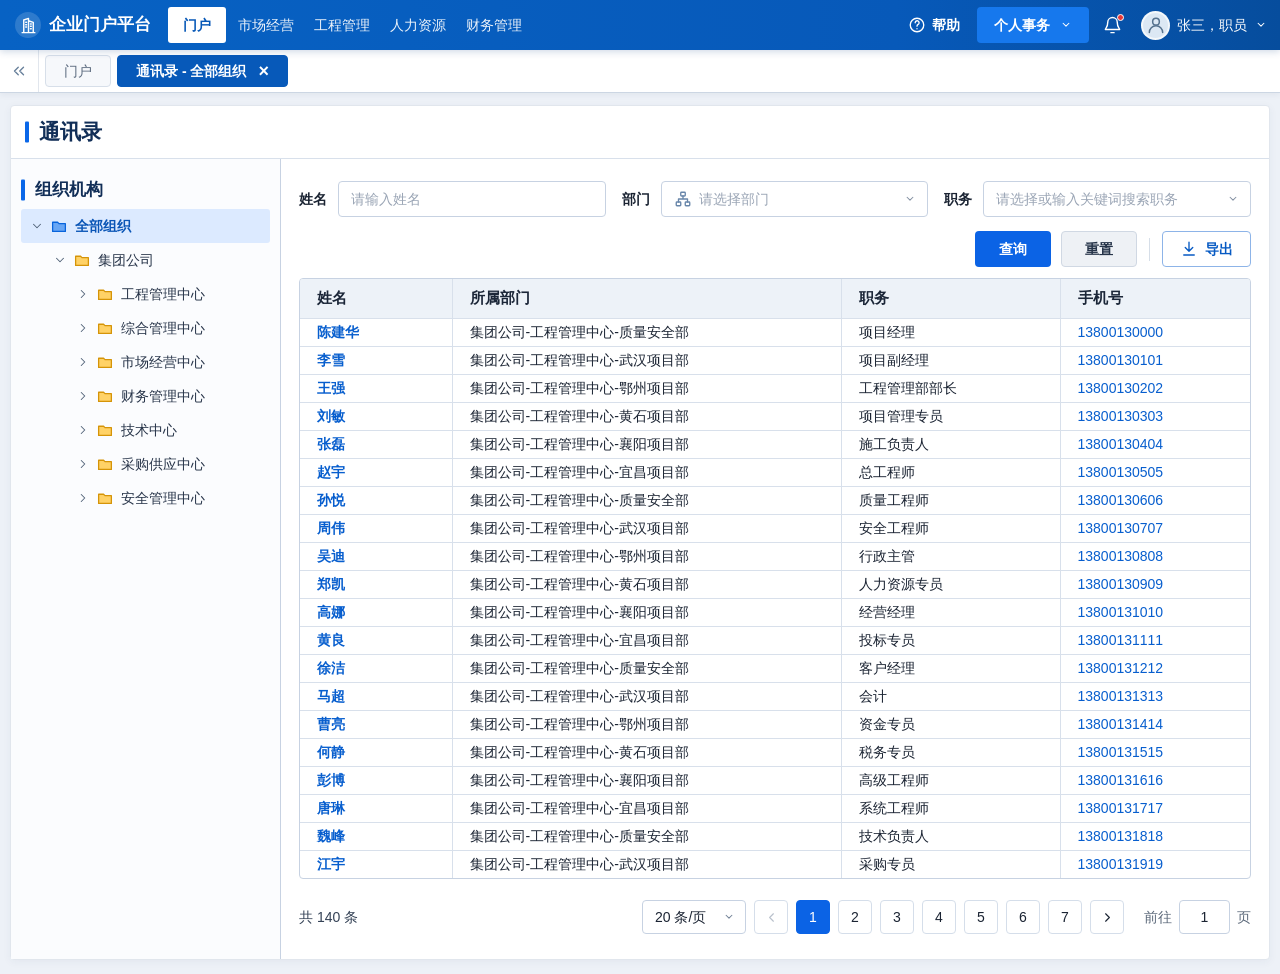
==== address-book-pc.html @ 45195f54 "feat: add prototype selector and mobile app-center flow" ====
<!doctype html>
<html lang="zh-CN">
<head>
  <meta charset="UTF-8">
  <meta name="viewport" content="width=device-width, initial-scale=1.0">
  <meta name="description" content="企业门户个人事务与企业通讯录 PC 端静态交互原型">
  <title>PC 端通讯录 - 企业门户平台</title>
  <link rel="stylesheet" href="./css/styles.css">
</head>
<body>
  <svg class="svg-sprite" aria-hidden="true">
    <symbol id="i-building" viewBox="0 0 24 24"><path d="M4 21h16M6 21V5l6-2v18M18 21V8l-6-2M8.5 8h1M8.5 11h1M8.5 14h1M14.5 10h1M14.5 13h1M14.5 16h1"/></symbol>
    <symbol id="i-chevron-down" viewBox="0 0 24 24"><path d="m7 9 5 5 5-5"/></symbol>
    <symbol id="i-chevron-right" viewBox="0 0 24 24"><path d="m9 6 6 6-6 6"/></symbol>
    <symbol id="i-chevrons-left" viewBox="0 0 24 24"><path d="m11 17-5-5 5-5M18 17l-5-5 5-5"/></symbol>
    <symbol id="i-mail" viewBox="0 0 24 24"><rect x="3" y="5" width="18" height="14" rx="2"/><path d="m4 7 8 6 8-6"/></symbol>
    <symbol id="i-users" viewBox="0 0 24 24"><path d="M16 21v-2a4 4 0 0 0-4-4H6a4 4 0 0 0-4 4v2M9 11a4 4 0 1 0 0-8 4 4 0 0 0 0 8ZM22 21v-2a4 4 0 0 0-3-3.87M16 3.13a4 4 0 0 1 0 7.75"/></symbol>
    <symbol id="i-calendar-check" viewBox="0 0 24 24"><rect x="3" y="5" width="18" height="16" rx="2"/><path d="M16 3v4M8 3v4M3 10h18m-13 5 2 2 5-5"/></symbol>
    <symbol id="i-document" viewBox="0 0 24 24"><path d="M14 2H6a2 2 0 0 0-2 2v16a2 2 0 0 0 2 2h12a2 2 0 0 0 2-2V8Z"/><path d="M14 2v6h6M8 13h8M8 17h6"/></symbol>
    <symbol id="i-help" viewBox="0 0 24 24"><circle cx="12" cy="12" r="9"/><path d="M9.6 9a2.6 2.6 0 1 1 4.65 1.6c-.95.8-2.25 1.25-2.25 2.9M12 17h.01"/></symbol>
    <symbol id="i-bell" viewBox="0 0 24 24"><path d="M18 8a6 6 0 0 0-12 0c0 7-3 7-3 9h18c0-2-3-2-3-9M10 21h4"/></symbol>
    <symbol id="i-folder" viewBox="0 0 24 24"><path d="M3 6h7l2 2h9v11H3z"/></symbol>
    <symbol id="i-org" viewBox="0 0 24 24"><rect x="9" y="3" width="6" height="5" rx="1"/><rect x="3" y="16" width="6" height="5" rx="1"/><rect x="15" y="16" width="6" height="5" rx="1"/><path d="M12 8v4M6 16v-4h12v4"/></symbol>
    <symbol id="i-search" viewBox="0 0 24 24"><circle cx="11" cy="11" r="7"/><path d="m20 20-4-4"/></symbol>
    <symbol id="i-download" viewBox="0 0 24 24"><path d="M12 3v12m0 0 5-5m-5 5-5-5M5 20h14"/></symbol>
    <symbol id="i-close" viewBox="0 0 24 24"><path d="m6 6 12 12M18 6 6 18"/></symbol>
    <symbol id="i-info" viewBox="0 0 24 24"><circle cx="12" cy="12" r="10"/><path d="M12 10v7M12 7h.01"/></symbol>
    <symbol id="i-user" viewBox="0 0 24 24"><circle cx="12" cy="8" r="4"/><path d="M4 21a8 8 0 0 1 16 0"/></symbol>
  </svg>

  <header class="portal-header">
    <div class="brand" aria-label="企业门户平台">
      <span class="brand-mark"><svg><use href="#i-building"/></svg></span>
      <span>企业门户平台</span>
    </div>
    <nav class="main-nav" aria-label="门户主导航">
      <a class="active" href="#portal">门户</a>
      <a href="#marketing">市场经营</a>
      <a href="#engineering">工程管理</a>
      <a href="#human-resources">人力资源</a>
      <a href="#finance">财务管理</a>
    </nav>
    <div class="header-actions">
      <button class="header-link" type="button"><svg><use href="#i-help"/></svg>帮助</button>
      <div class="personal-affairs">
        <button id="affairsTrigger" class="affairs-trigger" type="button" aria-haspopup="menu" aria-expanded="false">
          个人事务 <svg><use href="#i-chevron-down"/></svg>
        </button>
        <div id="affairsDrawer" class="affairs-drawer" role="menu" aria-label="个人事务" hidden>
          <button type="button" role="menuitem" data-route="mail"><svg><use href="#i-mail"/></svg><span>邮箱</span><svg class="item-arrow"><use href="#i-chevron-right"/></svg></button>
          <button class="current" type="button" role="menuitem" data-route="contacts"><svg><use href="#i-users"/></svg><span>通讯录</span><svg class="item-arrow"><use href="#i-chevron-right"/></svg></button>
          <button type="button" role="menuitem" data-route="todo"><svg><use href="#i-calendar-check"/></svg><span>待办</span><svg class="item-arrow"><use href="#i-chevron-right"/></svg></button>
          <button type="button" role="menuitem" data-route="toread"><svg><use href="#i-document"/></svg><span>待阅</span><svg class="item-arrow"><use href="#i-chevron-right"/></svg></button>
        </div>
      </div>
      <button class="icon-button notification-button" type="button" aria-label="通知"><svg><use href="#i-bell"/></svg><span class="notification-dot"></span></button>
      <button class="account-button" type="button"><span class="avatar"><svg><use href="#i-user"/></svg></span><span>张三，职员</span><svg><use href="#i-chevron-down"/></svg></button>
    </div>
  </header>

  <div class="tab-strip" aria-label="当前打开页面">
    <button class="collapse-button" type="button" aria-label="收起侧栏"><svg><use href="#i-chevrons-left"/></svg></button>
    <span class="tab muted">门户</span>
    <span class="tab active">通讯录 - 全部组织 <button type="button" aria-label="关闭通讯录标签">×</button></span>
    <span class="tab-strip-fill"></span>
  </div>

  <main class="page-shell">
    <section class="content-panel" aria-labelledby="pageTitle">
      <div class="page-title-row"><h1 id="pageTitle">通讯录</h1></div>

      <div class="contacts-layout">
        <aside class="organization-panel" aria-labelledby="organizationTitle">
          <h2 id="organizationTitle">组织机构</h2>
          <div id="organizationTree" class="organization-tree" role="tree" aria-label="组织机构树"></div>
        </aside>

        <section class="contacts-main" aria-label="通讯录查询与人员列表">
          <form id="searchForm" class="search-form" autocomplete="off">
            <label class="field name-field"><span>姓名</span><input id="nameInput" type="search" placeholder="请输入姓名"></label>
            <div class="field department-field">
              <span>部门</span>
              <div class="select-wrap">
                <button id="departmentTrigger" class="select-control" type="button" aria-haspopup="tree" aria-expanded="false">
                  <span class="select-leading"><svg><use href="#i-org"/></svg><span id="departmentText" class="placeholder">请选择部门</span></span>
                  <svg><use href="#i-chevron-down"/></svg>
                </button>
                <div id="departmentPopover" class="select-popover department-popover" hidden>
                  <div id="departmentPickerTree" class="picker-tree" role="tree" aria-label="选择部门"></div>
                </div>
              </div>
            </div>
            <div class="field position-field">
              <span>职务</span>
              <div class="select-wrap">
                <input id="positionInput" class="searchable-select" type="search" placeholder="请选择或输入关键词搜索职务" aria-haspopup="listbox" aria-expanded="false">
                <svg class="select-chevron"><use href="#i-chevron-down"/></svg>
                <div id="positionPopover" class="select-popover position-popover" role="listbox" hidden></div>
              </div>
            </div>
            <div class="search-actions">
              <button class="btn btn-primary" type="submit">查询</button>
              <button id="resetButton" class="btn btn-secondary" type="button">重置</button>
              <span class="action-divider" aria-hidden="true"></span>
              <button id="exportButton" class="btn btn-outline" type="button"><svg><use href="#i-download"/></svg>导出</button>
            </div>
          </form>

          <div id="listHeading" class="list-heading" hidden><h2>在岗人员 <span id="resultCountHeading"></span></h2></div>

          <div class="table-wrap">
            <table class="contacts-table">
              <colgroup><col class="col-name"><col class="col-department"><col class="col-position"><col class="col-mobile"></colgroup>
              <thead><tr><th scope="col">姓名</th><th scope="col">所属部门</th><th scope="col">职务</th><th scope="col">手机号</th></tr></thead>
              <tbody id="contactsBody"></tbody>
            </table>
            <div id="tableLoading" class="table-state" hidden><span class="loading-spinner"></span>正在加载在岗人员...</div>
            <div id="emptyState" class="table-state empty-state" hidden>未找到符合当前条件的在岗人员</div>
          </div>

          <div class="pagination-bar" aria-label="通讯录分页">
            <div id="totalCount" class="total-count">共 0 条</div>
            <div class="pagination-controls">
              <label class="page-size-control"><select id="pageSizeSelect" aria-label="每页条数"><option value="20">20 条/页</option><option value="50">50 条/页</option><option value="100">100 条/页</option></select><svg><use href="#i-chevron-down"/></svg></label>
              <button id="prevPage" class="page-button arrow" type="button" aria-label="上一页"><svg><use href="#i-chevron-right"/></svg></button>
              <div id="pageNumbers" class="page-numbers"></div>
              <button id="nextPage" class="page-button arrow" type="button" aria-label="下一页"><svg><use href="#i-chevron-right"/></svg></button>
              <label class="page-jump">前往 <input id="pageJumpInput" type="number" min="1" value="1" aria-label="跳转页码"> 页</label>
            </div>
          </div>
        </section>
      </div>
    </section>
  </main>

  <div id="exportModal" class="modal-backdrop" hidden>
    <section class="dialog" role="dialog" aria-modal="true" aria-labelledby="exportDialogTitle" aria-describedby="exportDialogDescription">
      <header class="dialog-header"><h2 id="exportDialogTitle">导出通讯录</h2><button id="closeExportModal" class="dialog-close" type="button" aria-label="关闭"><svg><use href="#i-close"/></svg></button></header>
      <div class="dialog-body">
        <span class="dialog-info"><svg><use href="#i-info"/></svg></span>
        <div><p id="exportDialogDescription" class="dialog-question"></p><p>导出范围不受当前分页限制。</p><p>导出字段为：姓名、所属部门、职务、手机号。</p></div>
      </div>
      <footer class="dialog-footer"><button id="cancelExport" class="btn btn-secondary" type="button">取消</button><button id="confirmExport" class="btn btn-primary" type="button">确认导出</button></footer>
    </section>
  </div>

  <div id="toast" class="toast" role="status" aria-live="polite" hidden></div>
  <script src="./js/app.js"></script>
</body>
</html>
---- css/styles.css ----
:root {
  --portal-blue: #0759b9;
  --portal-blue-deep: #064a9d;
  --primary: #0b63e5;
  --primary-hover: #0756ca;
  --primary-soft: #e8f2ff;
  --primary-pale: #f0f6ff;
  --text: #1b2433;
  --muted: #677386;
  --placeholder: #9aa5b5;
  --border: #d8e0eb;
  --border-strong: #c7d2e2;
  --table-head: #edf2f8;
  --page-bg: #edf1f7;
  --white: #fff;
  --danger: #e63737;
  --shadow-dropdown: 0 8px 22px rgba(18, 39, 71, .22);
  --shadow-modal: 0 16px 44px rgba(17, 35, 63, .24);
}

* { box-sizing: border-box; }
html { color-scheme: light; }
body { margin: 0; min-width: 1180px; background: var(--page-bg); color: var(--text); font: 14px/1.45 "Microsoft YaHei", "PingFang SC", Arial, sans-serif; }
button, input, select { font: inherit; }
button { color: inherit; }
button, a, input, select { -webkit-tap-highlight-color: transparent; }
button:focus-visible, a:focus-visible, input:focus-visible, select:focus-visible { outline: 3px solid rgba(26, 120, 255, .24); outline-offset: 1px; }
::selection { background: #b9d7ff; color: #083f88; }
::-webkit-scrollbar { width: 10px; height: 10px; }
::-webkit-scrollbar-thumb { background: #b9c6d8; border: 3px solid transparent; border-radius: 8px; background-clip: padding-box; }
::-webkit-scrollbar-track { background: #f4f6f9; }
.svg-sprite { position: absolute; width: 0; height: 0; overflow: hidden; }
svg { width: 1em; height: 1em; fill: none; stroke: currentColor; stroke-width: 1.8; stroke-linecap: round; stroke-linejoin: round; }

.portal-header { position: relative; z-index: 30; display: flex; align-items: stretch; height: 50px; color: #fff; background: linear-gradient(90deg, #0762c4 0%, #0759b9 70%, #064d9d 100%); box-shadow: 0 2px 7px rgba(0, 53, 122, .18); }
.brand { display: flex; align-items: center; flex: 0 0 154px; gap: 8px; padding: 0 15px; font-size: 17px; font-weight: 700; white-space: nowrap; }
.brand-mark { display: grid; place-items: center; width: 26px; height: 26px; border-radius: 50%; color: #fff; background: rgba(255,255,255,.16); }
.brand-mark svg { width: 19px; height: 19px; }
.main-nav { display: flex; align-items: stretch; min-width: 0; }
.main-nav a { display: flex; align-items: center; padding: 0 15px; color: rgba(255,255,255,.92); font-size: 15px; text-decoration: none; white-space: nowrap; }
.main-nav a:hover { background: rgba(255,255,255,.1); }
.main-nav a.active { margin: 7px 2px; padding: 0 15px; border-radius: 3px; background: #fff; color: #0758b7; font-weight: 700; }
.header-actions { display: flex; align-items: center; gap: 3px; margin-left: auto; padding-right: 10px; white-space: nowrap; }
.header-link, .affairs-trigger, .icon-button, .account-button { border: 0; background: transparent; color: #fff; cursor: pointer; }
.header-link { display: flex; align-items: center; gap: 6px; height: 34px; padding: 0 14px; font-weight: 700; }
.header-link svg { width: 18px; height: 18px; }
.personal-affairs { position: relative; }
.affairs-trigger { display: flex; align-items: center; justify-content: center; gap: 9px; height: 36px; min-width: 112px; padding: 0 15px; border-radius: 4px; background: #1678ed; font-weight: 700; }
.affairs-trigger:hover, .affairs-trigger[aria-expanded="true"] { background: #2185f4; }
.affairs-trigger svg, .account-button > svg { width: 14px; height: 14px; }
.affairs-drawer { position: absolute; top: 43px; right: -48px; z-index: 40; width: 182px; padding: 6px 0; border: 1px solid #dbe2ec; border-radius: 4px; background: #fff; box-shadow: var(--shadow-dropdown); }
.affairs-drawer::before { content: ""; position: absolute; top: -7px; right: 88px; width: 13px; height: 13px; border-top: 1px solid #dbe2ec; border-left: 1px solid #dbe2ec; background: #fff; transform: rotate(45deg); }
.affairs-drawer button { position: relative; z-index: 1; display: grid; grid-template-columns: 27px 1fr 18px; align-items: center; width: 100%; min-height: 50px; padding: 0 18px; border: 0; background: #fff; color: #172033; text-align: left; cursor: pointer; }
.affairs-drawer button:hover, .affairs-drawer button.current { background: var(--primary-soft); }
.affairs-drawer button > svg:first-child { width: 22px; height: 22px; color: #0b68ed; }
.affairs-drawer button span { font-size: 16px; font-weight: 700; }
.affairs-drawer .item-arrow { width: 15px; height: 15px; color: #768399; }
.icon-button { position: relative; display: grid; place-items: center; width: 40px; height: 38px; }
.icon-button svg { width: 19px; height: 19px; }
.notification-dot { position: absolute; top: 8px; right: 8px; width: 7px; height: 7px; border: 1px solid #fff; border-radius: 50%; background: var(--danger); }
.account-button { display: flex; align-items: center; gap: 7px; height: 40px; padding: 0 2px 0 6px; }
.avatar { display: grid; place-items: center; width: 29px; height: 29px; border: 2px solid rgba(255,255,255,.7); border-radius: 50%; background: #dce8f4; color: #56728e; }
.avatar svg { width: 20px; height: 20px; }

.tab-strip { display: flex; align-items: center; height: 43px; border-bottom: 1px solid #ccd6e3; background: #fff; box-shadow: 0 2px 6px rgba(27, 52, 86, .06); }
.collapse-button { display: grid; place-items: center; width: 39px; height: 100%; border: 0; border-right: 1px solid #e1e6ed; background: #fff; color: #68809b; cursor: pointer; }
.collapse-button svg { width: 18px; height: 18px; }
.tab { display: flex; align-items: center; height: 32px; margin-left: 6px; padding: 0 18px; border: 1px solid #d7dfe9; border-radius: 4px; color: #5c6b7f; background: #f6f8fb; }
.tab.active { color: #fff; border-color: #0759b9; background: #0759b9; font-weight: 700; }
.tab button { margin-left: 12px; padding: 0; border: 0; background: transparent; color: inherit; font-size: 18px; line-height: 1; cursor: pointer; }
.tab-strip-fill { flex: 1; }

.page-shell { min-height: calc(100vh - 93px); padding: 12px 10px 14px; }
.content-panel { min-height: calc(100vh - 119px); border: 1px solid #e1e6ed; border-radius: 4px; background: #fff; box-shadow: 0 2px 9px rgba(31, 58, 91, .05); }
.page-title-row { height: 53px; padding: 0 14px; border-bottom: 1px solid var(--border); }
.page-title-row h1, .organization-panel h2, .list-heading h2 { position: relative; margin: 0; color: #112e57; font-weight: 700; }
.page-title-row h1 { display: flex; align-items: center; height: 100%; padding-left: 14px; font-size: 21px; }
.page-title-row h1::before, .organization-panel h2::before, .list-heading h2::before { content: ""; position: absolute; left: 0; top: 50%; width: 4px; height: 21px; border-radius: 1px; background: #0a67e8; transform: translateY(-50%); }
.contacts-layout { display: grid; grid-template-columns: 300px minmax(0, 1fr); min-height: calc(100vh - 173px); }
.organization-panel { padding: 12px 10px; border-right: 1px solid var(--border-strong); background: #fbfcfe; }
.organization-panel h2 { height: 38px; padding-left: 14px; font-size: 17px; line-height: 38px; }
.contacts-main { display: flex; min-width: 0; padding: 12px 18px 16px; flex-direction: column; }

.organization-tree, .picker-tree { color: #273449; user-select: none; }
.tree-node-row { display: flex; align-items: center; height: 34px; border-radius: 3px; cursor: pointer; }
.tree-node-row:hover { background: #eef5ff; }
.tree-node-row.selected { color: #0a55b6; background: #dceaff; font-weight: 700; }
.tree-expander { display: grid; place-items: center; flex: 0 0 24px; height: 100%; padding: 0; border: 0; background: transparent; color: #536479; cursor: pointer; }
.tree-expander svg { width: 14px; height: 14px; transition: transform .16s ease-out; }
.tree-expander.expanded svg { transform: rotate(90deg); }
.tree-expander.leaf { cursor: default; }
.tree-expander.leaf svg { visibility: hidden; }
.tree-icon { flex: 0 0 20px; width: 17px; height: 17px; margin-right: 6px; color: #e6a413; fill: #ffd267; stroke: #d59408; }
.tree-icon.all { color: #0864dc; fill: #68a6f4; stroke: #0864dc; }
.tree-label { overflow: hidden; padding-right: 8px; text-overflow: ellipsis; white-space: nowrap; }

.search-form { position: relative; z-index: 12; display: grid; grid-template-columns: minmax(190px, .72fr) minmax(260px, 1.05fr) minmax(290px, 1.12fr) auto; gap: 20px; align-items: end; min-height: 54px; margin-bottom: 11px; }
.field { display: grid; grid-template-columns: auto minmax(0, 1fr); align-items: center; gap: 11px; min-width: 0; }
.field > span { font-weight: 700; white-space: nowrap; }
.field input, .select-control, .page-size-control select, .page-jump input { border: 1px solid var(--border-strong); border-radius: 4px; background: #fff; color: var(--text); transition: border-color .14s ease-out, box-shadow .14s ease-out; }
.field input { min-width: 0; width: 100%; height: 36px; padding: 0 12px; }
.field input::placeholder { color: var(--placeholder); }
.field input:focus, .select-control:focus, .page-size-control select:focus, .page-jump input:focus { border-color: #478fe9; outline: 0; box-shadow: 0 0 0 3px rgba(43, 129, 235, .13); }
.select-wrap { position: relative; min-width: 0; }
.select-control { display: flex; align-items: center; justify-content: space-between; width: 100%; height: 36px; padding: 0 10px 0 12px; cursor: pointer; }
.select-control > svg { flex: 0 0 14px; width: 14px; height: 14px; color: #8390a2; }
.select-leading { display: flex; min-width: 0; align-items: center; gap: 7px; }
.select-leading svg { flex: 0 0 18px; width: 18px; height: 18px; color: #6785a9; }
.select-leading > span { overflow: hidden; text-overflow: ellipsis; white-space: nowrap; }
.placeholder { color: var(--placeholder); }
.searchable-select { padding-right: 32px !important; }
.select-chevron { position: absolute; top: 11px; right: 11px; width: 14px; height: 14px; color: #8390a2; pointer-events: none; }
.select-popover { position: absolute; z-index: 20; top: calc(100% + 5px); left: 0; right: 0; max-height: 310px; overflow: auto; border: 1px solid #d7e0ec; border-radius: 4px; background: #fff; box-shadow: var(--shadow-dropdown); }
.department-popover { min-width: 310px; padding: 8px; }
.picker-tree .tree-node-row { height: 32px; }
.picker-tree .tree-node-row.picked { color: #075ac3; background: #e6f1ff; font-weight: 700; }
.position-popover { padding: 5px 0; }
.position-option { display: block; width: 100%; min-height: 34px; padding: 7px 12px; border: 0; background: #fff; text-align: left; cursor: pointer; }
.position-option:hover, .position-option[aria-selected="true"] { color: #075ac3; background: #eaf3ff; }
.position-empty { padding: 13px; color: var(--muted); text-align: center; }
.search-actions { display: flex; align-items: center; gap: 10px; padding-bottom: 9px; white-space: nowrap; }
.btn { display: inline-flex; align-items: center; justify-content: center; gap: 7px; height: 36px; min-width: 76px; padding: 0 17px; border: 1px solid transparent; border-radius: 4px; font-weight: 700; cursor: pointer; transition: background-color .14s ease-out, border-color .14s ease-out; }
.btn-primary { color: #fff; background: var(--primary); }
.btn-primary:hover { background: var(--primary-hover); }
.btn-secondary { color: #263449; border-color: #d0d8e3; background: #eef1f5; }
.btn-secondary:hover { background: #e3e8ef; }
.btn-outline { color: #075ac3; border-color: #8db4e8; background: #fff; }
.btn-outline:hover { background: #edf5ff; }
.btn-outline svg { width: 18px; height: 18px; }
.action-divider { width: 1px; height: 23px; margin: 0 2px; background: #d6dee8; }

.list-heading { height: 34px; }
.list-heading h2 { padding-left: 13px; font-size: 16px; line-height: 30px; }
.list-heading h2::before { height: 19px; }
.list-heading h2 span { color: #5d6b7e; font-size: 14px; font-weight: 400; }
.table-wrap { position: relative; min-height: 432px; overflow: hidden; border: 1px solid var(--border-strong); border-radius: 4px; }
.contacts-table { width: 100%; table-layout: fixed; border-collapse: collapse; }
.contacts-table .col-name { width: 16%; }
.contacts-table .col-department { width: 41%; }
.contacts-table .col-position { width: 23%; }
.contacts-table .col-mobile { width: 20%; }
.contacts-table th, .contacts-table td { height: 28px; padding: 0 24px; border-right: 1px solid var(--border); border-bottom: 1px solid var(--border); text-align: left; }
.contacts-table th:last-child, .contacts-table td:last-child { border-right: 0; }
.contacts-table th { height: 39px; color: #1b2638; background: var(--table-head); font-size: 15px; font-weight: 700; }
.contacts-table tbody tr:hover { background: #f5f9ff; }
.contacts-table tbody tr:last-child td { border-bottom: 0; }
.name-cell { color: #075ece; font-weight: 700; }
.department-cell > span { display: block; overflow: hidden; text-overflow: ellipsis; white-space: nowrap; }
.mobile-link { padding: 0; border: 0; background: transparent; color: #075ece; cursor: pointer; font-variant-numeric: tabular-nums; }
.mobile-link:hover { text-decoration: underline; text-underline-offset: 3px; }
.table-state { position: absolute; inset: 40px 0 0; display: flex; align-items: center; justify-content: center; gap: 10px; color: var(--muted); background: rgba(255,255,255,.88); }
.table-state[hidden] { display: none; }
.loading-spinner { width: 20px; height: 20px; border: 2px solid #c8d9ef; border-top-color: #0a67e8; border-radius: 50%; animation: spin .7s linear infinite; }
@keyframes spin { to { transform: rotate(360deg); } }
.empty-state { background: #fff; }

.pagination-bar { display: flex; align-items: center; justify-content: space-between; min-height: 64px; padding-top: 12px; }
.total-count { color: #334155; font-variant-numeric: tabular-nums; }
.pagination-controls { display: flex; align-items: center; gap: 8px; }
.page-size-control { position: relative; display: block; }
.page-size-control select { width: 104px; height: 34px; padding: 0 30px 0 12px; appearance: none; cursor: pointer; }
.page-size-control svg { position: absolute; top: 10px; right: 10px; width: 14px; height: 14px; color: #748398; pointer-events: none; }
.page-button { min-width: 34px; height: 34px; padding: 0 9px; border: 1px solid #d5deea; border-radius: 4px; background: #fff; cursor: pointer; font-variant-numeric: tabular-nums; }
.page-button:hover:not(:disabled) { color: #075ac3; border-color: #91b9ec; background: #f3f8ff; }
.page-button.active { color: #fff; border-color: var(--primary); background: var(--primary); }
.page-button:disabled { color: #b9c1cc; cursor: not-allowed; }
.page-button.arrow { display: grid; place-items: center; padding: 0; }
.page-button.arrow svg { width: 15px; height: 15px; }
#prevPage svg { transform: rotate(180deg); }
.page-numbers { display: flex; gap: 8px; }
.page-ellipsis { display: grid; place-items: center; min-width: 22px; height: 34px; color: #66758a; }
.page-jump { display: flex; align-items: center; gap: 7px; margin-left: 12px; color: #5c697a; white-space: nowrap; }
.page-jump input { width: 51px; height: 34px; padding: 0 5px; text-align: center; font-variant-numeric: tabular-nums; }
.page-jump input::-webkit-inner-spin-button { display: none; }

.modal-backdrop { position: fixed; inset: 0; z-index: 100; display: grid; place-items: center; background: rgba(26, 38, 57, .42); }
.modal-backdrop[hidden] { display: none; }
.dialog { width: 525px; border-radius: 5px; background: #fff; box-shadow: var(--shadow-modal); animation: dialog-in .18s cubic-bezier(.22,.72,.25,1); }
@keyframes dialog-in { from { opacity: .2; transform: translateY(8px) scale(.985); } }
.dialog-header { display: flex; align-items: center; justify-content: space-between; height: 62px; padding: 0 24px; border-bottom: 1px solid #dfe5ec; }
.dialog-header h2 { margin: 0; color: #172b4a; font-size: 20px; }
.dialog-close { display: grid; place-items: center; width: 34px; height: 34px; border: 0; background: transparent; color: #607086; cursor: pointer; }
.dialog-close svg { width: 20px; height: 20px; }
.dialog-body { display: grid; grid-template-columns: 44px 1fr; gap: 12px; min-height: 143px; padding: 25px 28px 18px 42px; }
.dialog-info { display: grid; place-items: center; width: 37px; height: 37px; border-radius: 50%; color: #fff; background: #4c91f4; }
.dialog-info svg { width: 24px; height: 24px; }
.dialog-body p { margin: 7px 0; color: #5c6879; }
.dialog-body .dialog-question { margin-top: 2px; color: #172033; font-size: 17px; font-weight: 700; }
.dialog-footer { display: flex; justify-content: flex-end; gap: 12px; padding: 0 22px 20px; }
.toast { position: fixed; z-index: 120; left: 50%; top: 76px; min-width: 170px; padding: 11px 18px; border-radius: 4px; background: rgba(31, 42, 58, .94); color: #fff; text-align: center; box-shadow: 0 7px 20px rgba(11, 28, 52, .2); transform: translateX(-50%); animation: toast-in .18s ease-out; }
.toast[hidden] { display: none; }
@keyframes toast-in { from { opacity: 0; transform: translate(-50%, -8px); } }

@media (max-width: 1400px) {
  .main-nav a { padding-inline: 10px; font-size: 14px; }
  .brand { flex-basis: 145px; }
  .contacts-layout { grid-template-columns: 270px minmax(0, 1fr); }
  .search-form {
    grid-template-columns: repeat(3, minmax(0, 1fr));
    gap: 12px 16px;
    min-height: 96px;
    padding-top: 8px;
  }
  .search-actions {
    grid-column: 1 / -1;
    justify-content: flex-end;
    min-width: 0;
    padding-bottom: 0;
  }
  .contacts-table th, .contacts-table td { padding-inline: 17px; }
}
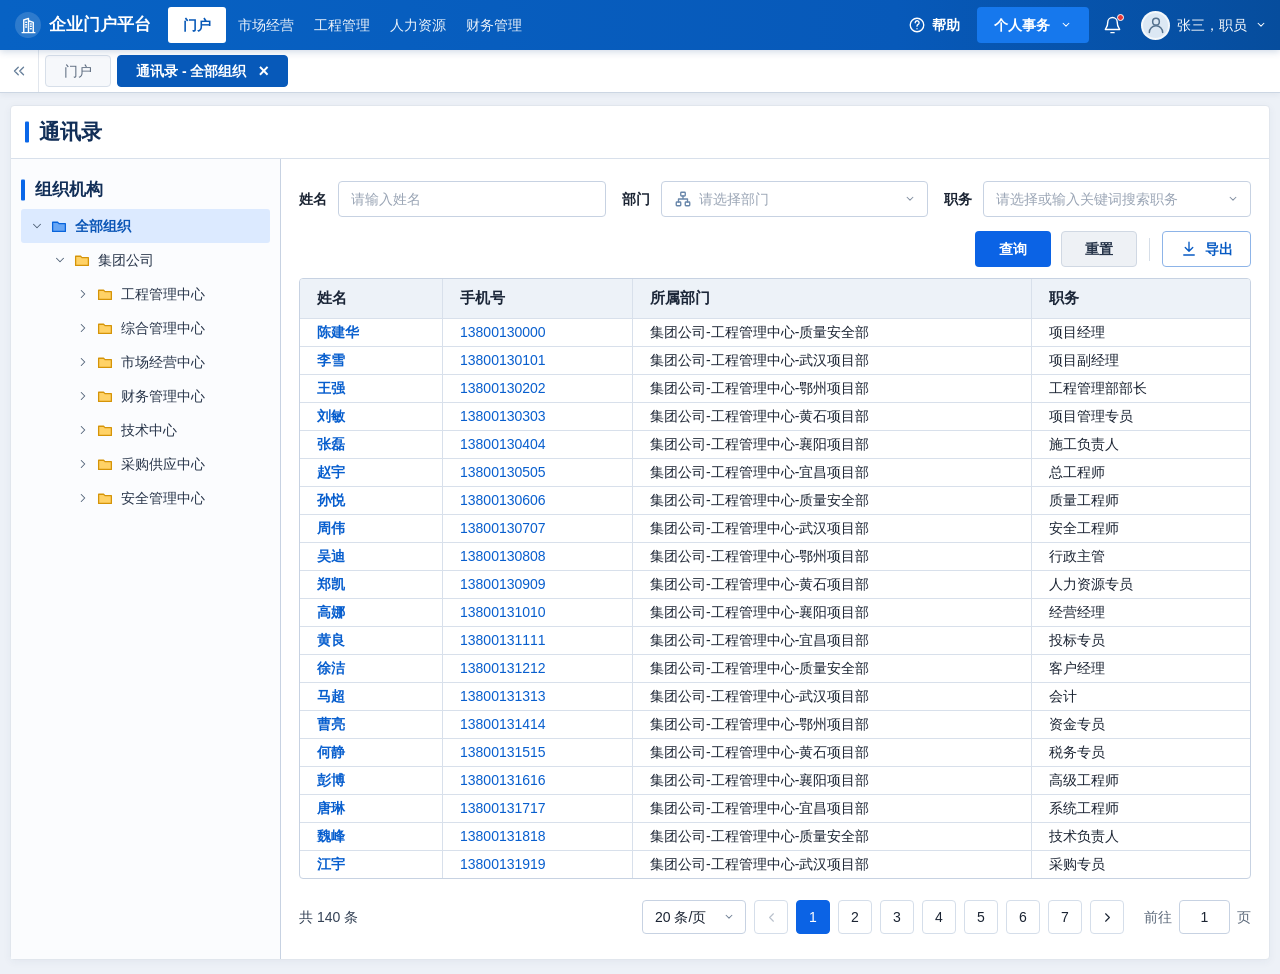
==== commit 687a622e: "调整PC通讯录表格列顺序" ====
--- a/address-book-pc.html
+++ b/address-book-pc.html
@@ -110,8 +110,8 @@
 
           <div class="table-wrap">
             <table class="contacts-table">
-              <colgroup><col class="col-name"><col class="col-department"><col class="col-position"><col class="col-mobile"></colgroup>
-              <thead><tr><th scope="col">姓名</th><th scope="col">所属部门</th><th scope="col">职务</th><th scope="col">手机号</th></tr></thead>
+              <colgroup><col class="col-name"><col class="col-mobile"><col class="col-department"><col class="col-position"></colgroup>
+              <thead><tr><th scope="col">姓名</th><th scope="col">手机号</th><th scope="col">所属部门</th><th scope="col">职务</th></tr></thead>
               <tbody id="contactsBody"></tbody>
             </table>
             <div id="tableLoading" class="table-state" hidden><span class="loading-spinner"></span>正在加载在岗人员...</div>
--- a/css/styles.css
+++ b/css/styles.css
@@ -135,10 +135,10 @@
 .list-heading h2 span { color: #5d6b7e; font-size: 14px; font-weight: 400; }
 .table-wrap { position: relative; min-height: 432px; overflow: hidden; border: 1px solid var(--border-strong); border-radius: 4px; }
 .contacts-table { width: 100%; table-layout: fixed; border-collapse: collapse; }
-.contacts-table .col-name { width: 16%; }
-.contacts-table .col-department { width: 41%; }
+.contacts-table .col-name { width: 15%; }
+.contacts-table .col-mobile { width: 20%; }
+.contacts-table .col-department { width: 42%; }
 .contacts-table .col-position { width: 23%; }
-.contacts-table .col-mobile { width: 20%; }
 .contacts-table th, .contacts-table td { height: 28px; padding: 0 24px; border-right: 1px solid var(--border); border-bottom: 1px solid var(--border); text-align: left; }
 .contacts-table th:last-child, .contacts-table td:last-child { border-right: 0; }
 .contacts-table th { height: 39px; color: #1b2638; background: var(--table-head); font-size: 15px; font-weight: 700; }
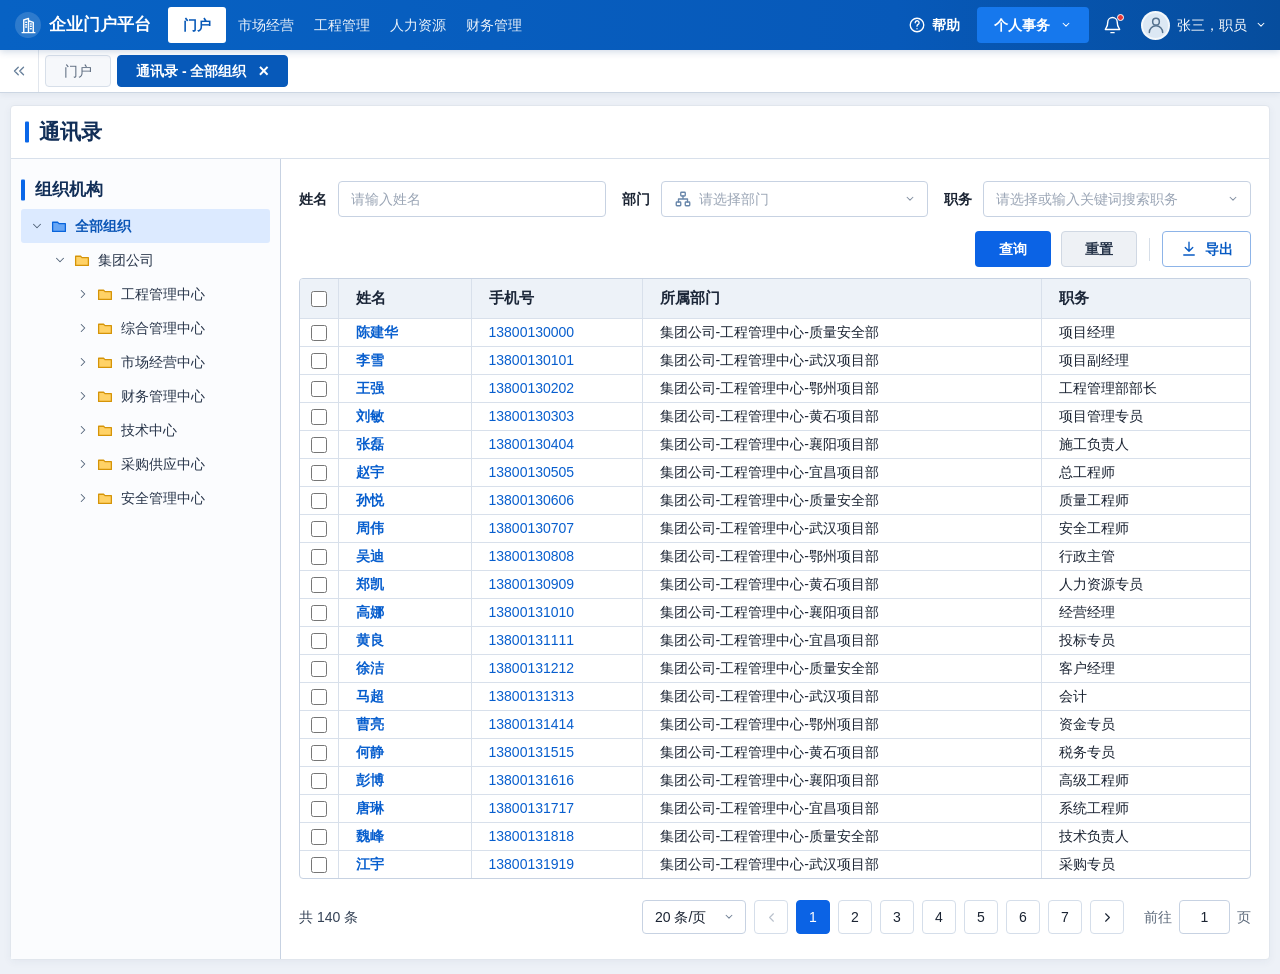
==== commit 72762de0: "支持勾选通讯录人员后导出" ====
--- a/address-book-pc.html
+++ b/address-book-pc.html
@@ -102,7 +102,8 @@
               <button class="btn btn-primary" type="submit">查询</button>
               <button id="resetButton" class="btn btn-secondary" type="button">重置</button>
               <span class="action-divider" aria-hidden="true"></span>
-              <button id="exportButton" class="btn btn-outline" type="button"><svg><use href="#i-download"/></svg>导出</button>
+              <span id="selectedCount" class="selected-count" aria-live="polite" hidden></span>
+              <button id="exportButton" class="btn btn-outline" type="button"><svg><use href="#i-download"/></svg><span id="exportButtonLabel">导出</span></button>
             </div>
           </form>
 
@@ -110,8 +111,8 @@
 
           <div class="table-wrap">
             <table class="contacts-table">
-              <colgroup><col class="col-name"><col class="col-mobile"><col class="col-department"><col class="col-position"></colgroup>
-              <thead><tr><th scope="col">姓名</th><th scope="col">手机号</th><th scope="col">所属部门</th><th scope="col">职务</th></tr></thead>
+              <colgroup><col class="col-select"><col class="col-name"><col class="col-mobile"><col class="col-department"><col class="col-position"></colgroup>
+              <thead><tr><th class="selection-cell" scope="col"><input id="selectPageCheckbox" class="selection-checkbox" type="checkbox" aria-label="选择当前页全部人员"></th><th scope="col">姓名</th><th scope="col">手机号</th><th scope="col">所属部门</th><th scope="col">职务</th></tr></thead>
               <tbody id="contactsBody"></tbody>
             </table>
             <div id="tableLoading" class="table-state" hidden><span class="loading-spinner"></span>正在加载在岗人员...</div>
--- a/css/styles.css
+++ b/css/styles.css
@@ -119,6 +119,8 @@
 .position-option:hover, .position-option[aria-selected="true"] { color: #075ac3; background: #eaf3ff; }
 .position-empty { padding: 13px; color: var(--muted); text-align: center; }
 .search-actions { display: flex; align-items: center; gap: 10px; padding-bottom: 9px; white-space: nowrap; }
+.selected-count { color: #172033; font-weight: 700; font-variant-numeric: tabular-nums; }
+.selected-count[hidden] { display: none; }
 .btn { display: inline-flex; align-items: center; justify-content: center; gap: 7px; height: 36px; min-width: 76px; padding: 0 17px; border: 1px solid transparent; border-radius: 4px; font-weight: 700; cursor: pointer; transition: background-color .14s ease-out, border-color .14s ease-out; }
 .btn-primary { color: #fff; background: var(--primary); }
 .btn-primary:hover { background: var(--primary-hover); }
@@ -135,15 +137,22 @@
 .list-heading h2 span { color: #5d6b7e; font-size: 14px; font-weight: 400; }
 .table-wrap { position: relative; min-height: 432px; overflow: hidden; border: 1px solid var(--border-strong); border-radius: 4px; }
 .contacts-table { width: 100%; table-layout: fixed; border-collapse: collapse; }
-.contacts-table .col-name { width: 15%; }
-.contacts-table .col-mobile { width: 20%; }
+.contacts-table .col-select { width: 4%; }
+.contacts-table .col-name { width: 14%; }
+.contacts-table .col-mobile { width: 18%; }
 .contacts-table .col-department { width: 42%; }
-.contacts-table .col-position { width: 23%; }
+.contacts-table .col-position { width: 22%; }
 .contacts-table th, .contacts-table td { height: 28px; padding: 0 24px; border-right: 1px solid var(--border); border-bottom: 1px solid var(--border); text-align: left; }
+.contacts-table .selection-cell { padding: 0; text-align: center; }
 .contacts-table th:last-child, .contacts-table td:last-child { border-right: 0; }
 .contacts-table th { height: 39px; color: #1b2638; background: var(--table-head); font-size: 15px; font-weight: 700; }
 .contacts-table tbody tr:hover { background: #f5f9ff; }
+.contacts-table tbody tr.is-selected, .contacts-table tbody tr.is-selected:hover { background: #eaf3ff; }
 .contacts-table tbody tr:last-child td { border-bottom: 0; }
+.selection-checkbox { width: 16px; height: 16px; margin: 0; accent-color: var(--primary); vertical-align: middle; cursor: pointer; }
+.selection-checkbox:disabled { cursor: not-allowed; opacity: .48; }
+.contact-export-disabled .contacts-table .col-select { width: 0; visibility: collapse; }
+.contact-export-disabled .contacts-table .selection-cell { display: none; }
 .name-cell { color: #075ece; font-weight: 700; }
 .department-cell > span { display: block; overflow: hidden; text-overflow: ellipsis; white-space: nowrap; }
 .mobile-link { padding: 0; border: 0; background: transparent; color: #075ece; cursor: pointer; font-variant-numeric: tabular-nums; }
